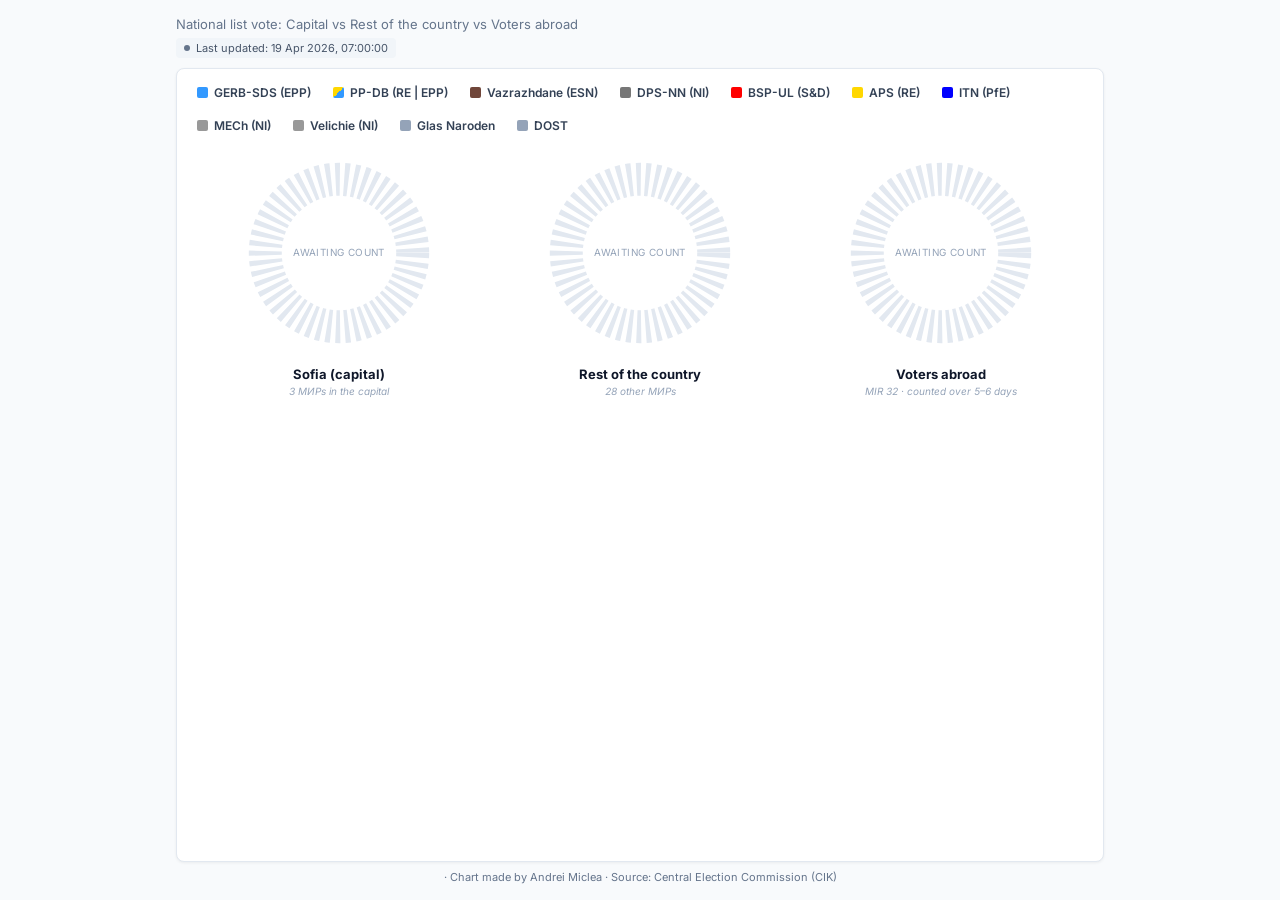
==== breakdown.html @ 09296e6a "Election day map set" ====
<!DOCTYPE html>
<html lang="en">
<head>
<meta charset="UTF-8">
<meta name="viewport" content="width=device-width, initial-scale=1.0">
<title>Bulgaria 2026 – Capital vs Rest vs Abroad</title>
<link rel="preconnect" href="https://fonts.googleapis.com">
<link href="https://fonts.googleapis.com/css2?family=Inter:wght@400;500;600;700&display=swap" rel="stylesheet">
<style>
* { margin: 0; padding: 0; box-sizing: border-box; }
html, body { height: 100%; }
body {
  font-family: 'Inter', -apple-system, BlinkMacSystemFont, 'Segoe UI', sans-serif;
  background: #F8FAFC; color: #1E293B;
  display: flex; flex-direction: column; overflow: hidden;
}
.container {
  max-width: 960px; margin: 0 auto; padding: 16px 16px 16px; width: 100%;
  flex: 1; display: flex; flex-direction: column; min-height: 0;
}

.header { margin-bottom: 10px; }
.subtitle { font-size: 13px; color: #64748B; }
.last-updated {
  display: inline-flex; align-items: center; gap: 6px;
  font-size: 11px; color: #475569; margin-top: 6px;
  padding: 3px 8px; background: #F1F5F9; border-radius: 4px;
}
.last-updated::before {
  content: ''; display: inline-block; width: 6px; height: 6px;
  border-radius: 50%; background: #64748B;
}
.last-updated.live::before { background: #22C55E; animation: pulse 2s infinite; }
@keyframes pulse { 0%, 100% { opacity: 1; } 50% { opacity: 0.4; } }

#chart-container {
  position: relative; width: 100%;
  background: #fff; border-radius: 8px; border: 1px solid #E2E8F0;
  box-shadow: 0 1px 3px rgba(0,0,0,.06);
  flex: 1 1 auto; min-height: 0;
  padding: 14px 16px 10px;
  display: flex; flex-direction: column;
}

.legend-row {
  display: flex; flex-wrap: wrap; gap: 14px;
  font-size: 12px; font-weight: 600; color: #334155;
  margin-bottom: 8px;
}
.legend-row .item { display: flex; align-items: center; gap: 6px; }
.legend-row .swatch { width: 11px; height: 11px; border-radius: 2px; }

.donuts {
  display: flex; gap: 8px; justify-content: space-around;
  align-items: flex-start; flex: 1 1 auto; min-height: 0;
}
.donut-cell {
  display: flex; flex-direction: column; align-items: center;
  flex: 1 1 0; min-width: 0;
}
.donut-cell svg { width: 100%; max-width: 220px; height: auto; display: block; }
.donut-label {
  font-size: 13px; font-weight: 700; color: #0F172A;
  margin-top: 4px; text-align: center; line-height: 1.2;
  overflow-wrap: break-word; max-width: 100%;
}
.donut-sub {
  font-size: 10px; color: #64748B; margin-top: 2px; text-align: center;
  font-variant-numeric: tabular-nums; line-height: 1.2; overflow-wrap: break-word; max-width: 100%;
}
.donut-sub.awaiting { color: #94A3B8; font-style: italic; }

@media (max-width: 480px) {
  .donuts { gap: 4px; }
  .donut-label { font-size: 11px; }
  .donut-sub { font-size: 9px; }
  .legend-row { gap: 8px; font-size: 11px; }
}

.donut-slice { transition: opacity .15s, filter .15s; cursor: pointer; }
#chart-container.has-hover .donut-slice { opacity: 0.18; }
#chart-container.has-hover .donut-slice.party-hover {
  opacity: 1;
  filter: drop-shadow(0 1px 4px rgba(15,23,42,.25));
}
.legend-row .item {
  cursor: pointer; user-select: none;
  padding: 2px 4px; border-radius: 4px;
  transition: background .12s;
}
.legend-row .item:hover { background: #F1F5F9; }
#chart-container.has-hover .legend-row .item { opacity: 0.4; }
#chart-container.has-hover .legend-row .item.party-hover { opacity: 1; }

#bdTooltip {
  position: absolute; pointer-events: none;
  background: #fff; border: 1px solid #E2E8F0; border-radius: 8px;
  padding: 8px 12px; box-shadow: 0 6px 18px rgba(15,23,42,.15);
  font-size: 12px; z-index: 30; min-width: 180px;
  opacity: 0; transform: translateY(4px);
  transition: opacity .12s, transform .12s;
}
#bdTooltip.visible { opacity: 1; transform: translateY(0); }
#bdTooltip h4 {
  font-size: 12px; font-weight: 700; color: #0F172A;
  display: flex; align-items: center; gap: 6px; margin-bottom: 6px;
}
#bdTooltip h4 .swatch { width: 10px; height: 10px; border-radius: 2px; }
#bdTooltip .row {
  display: flex; justify-content: space-between; gap: 12px;
  font-size: 11px; color: #475569; padding: 1px 0;
}
#bdTooltip .row .lbl { color: #64748B; }
#bdTooltip .row .v { font-variant-numeric: tabular-nums; font-weight: 600; color: #0F172A; }
#bdTooltip .row.na .v { color: #94A3B8; font-style: italic; font-weight: 400; }
.donut-center {
  font-size: 13px; font-weight: 700; fill: #0F172A; text-anchor: middle;
  font-variant-numeric: tabular-nums;
}
.donut-center-sub {
  font-size: 9px; fill: #94A3B8; text-anchor: middle;
  text-transform: uppercase; letter-spacing: .04em;
}
.donut-placeholder-ring { fill: none; stroke: #E2E8F0; stroke-dasharray: 4 4; }

.chart-footnote {
  font-size: 10px; color: #64748B; margin-top: 6px; line-height: 1.45;
}
.chart-footnote strong { color: #334155; }

.footer { margin-top: 8px; font-size: 11px; color: #64748B; text-align: center; }

@media (prefers-reduced-motion: reduce) {
  .donut-slice { transition: none; }
  @keyframes pulse { 0%, 100% { opacity: 1; } }
}
</style>
</head>
<body>
<div class="container">
  <div class="header">
    <div class="subtitle">National list vote: Capital vs Rest of the country vs Voters abroad</div>
    <div class="last-updated" id="lastUpdated">Last updated: –</div>
    <span id="countedPill" style="display:none; margin-left:6px; font-size:11px; padding:3px 8px; background:#FEF3C7; color:#92400E; border-radius:4px; font-weight:600;"></span>
  </div>
  <div id="chart-container">
    <div class="legend-row" id="chartLegend"></div>
    <div class="donuts" id="donuts"></div>
    <div id="bdTooltip" role="tooltip"></div>
  </div>
  <div class="footer">· Chart made by Andrei Miclea · Source: Central Election Commission (CIK)</div>
</div>

<script>
// Parties load dynamically from results_live.json — BG coalitions change cycle to cycle.
let PARTIES = {};         // { key: { color, color2?, name } }
let PARTY_ORDER = [];     // ordered by national_pct desc

const BUCKETS = [
  { key: 'capital',       label: 'Sofia (capital)',  sub: '3 МИРs in the capital' },
  { key: 'restOfCountry', label: 'Rest of the country', sub: '28 other МИРs' },
  { key: 'abroad',        label: 'Voters abroad',    sub: 'MIR 32 · counted over 5–6 days' },
];

function cssId(s) { return String(s).replace(/[^a-zA-Z0-9_-]/g, '_'); }

function buildLegend() {
  const el = document.getElementById('chartLegend');
  el.innerHTML = PARTY_ORDER.map(key => {
    const p = PARTIES[key];
    const sw = p.color2
      ? `background: linear-gradient(135deg, ${p.color} 0 50%, ${p.color2} 50% 100%)`
      : `background:${p.color}`;
    return `<div class="item" data-party="${key}"><div class="swatch" style="${sw}"></div>${p.name}</div>`;
  }).join('');
  el.querySelectorAll('.item').forEach(item => {
    item.addEventListener('mouseenter', (e) => highlightParty(item.dataset.party, e));
    item.addEventListener('mousemove', moveTooltip);
    item.addEventListener('mouseleave', clearHighlight);
  });
}

let lastBreakdown = null;
let lastMeta = null;

function highlightParty(party, event) {
  const wrap = document.getElementById('chart-container');
  wrap.classList.add('has-hover');
  document.querySelectorAll('.donut-slice').forEach(s => s.classList.toggle('party-hover', s.dataset.party === party));
  document.querySelectorAll('.legend-row .item').forEach(it => it.classList.toggle('party-hover', it.dataset.party === party));
  showTooltip(party, event);
}

function clearHighlight() {
  const wrap = document.getElementById('chart-container');
  wrap.classList.remove('has-hover');
  document.querySelectorAll('.donut-slice.party-hover').forEach(s => s.classList.remove('party-hover'));
  document.querySelectorAll('.legend-row .item.party-hover').forEach(it => it.classList.remove('party-hover'));
  hideTooltip();
}

function showTooltip(party, event) {
  const tt = document.getElementById('bdTooltip');
  const p = PARTIES[party];
  if (!p) { hideTooltip(); return; }
  const sw = p.color2
    ? `background: linear-gradient(135deg, ${p.color} 0 50%, ${p.color2} 50% 100%)`
    : `background:${p.color}`;
  let html = `<h4><span class="swatch" style="${sw}"></span>${p.name}</h4>`;
  for (const b of BUCKETS) {
    const data = lastBreakdown && lastBreakdown[b.key];
    const pct = data && typeof data[party] === 'number' ? data[party] : null;
    if (pct === null) {
      html += `<div class="row na"><span class="lbl">${b.label}</span><span class="v">awaiting</span></div>`;
    } else {
      html += `<div class="row"><span class="lbl">${b.label}</span><span class="v">${pct.toFixed(2)}%</span></div>`;
    }
  }
  tt.innerHTML = html;
  tt.classList.add('visible');
  moveTooltip(event);
}

function hideTooltip() { document.getElementById('bdTooltip').classList.remove('visible'); }

function moveTooltip(event) {
  const tt = document.getElementById('bdTooltip');
  const wrap = document.getElementById('chart-container');
  const rect = wrap.getBoundingClientRect();
  let left = event.clientX - rect.left + 12;
  let top  = event.clientY - rect.top + 12;
  const ttRect = tt.getBoundingClientRect();
  if (left + ttRect.width > rect.width - 6) left = event.clientX - rect.left - ttRect.width - 12;
  if (top + ttRect.height > rect.height - 6) top = event.clientY - rect.top - ttRect.height - 12;
  if (left < 6) left = 6;
  if (top < 6) top = 6;
  tt.style.left = left + 'px';
  tt.style.top  = top + 'px';
}

function isLightFill(hex) {
  const h = hex.replace('#', '');
  const r = parseInt(h.slice(0, 2), 16);
  const g = parseInt(h.slice(2, 4), 16);
  const b = parseInt(h.slice(4, 6), 16);
  return (0.299 * r + 0.587 * g + 0.114 * b) / 255 > 0.6;
}

function buildDonutSVG(container, data, labelText, subText) {
  const ns = 'http://www.w3.org/2000/svg';
  const SIZE = 200;
  const cx = SIZE / 2, cy = SIZE / 2;
  const outerR = 82, innerR = 52;

  const svg = document.createElementNS(ns, 'svg');
  svg.setAttribute('viewBox', `0 0 ${SIZE} ${SIZE}`);
  svg.setAttribute('preserveAspectRatio', 'xMidYMid meet');

  // defs for coalition stripe patterns
  const defs = document.createElementNS(ns, 'defs');
  for (const key of PARTY_ORDER) {
    const p = PARTIES[key]; if (!p.color2) continue;
    const pat = document.createElementNS(ns, 'pattern');
    pat.setAttribute('id', 'donutsplit-' + cssId(key));
    pat.setAttribute('patternUnits', 'userSpaceOnUse');
    pat.setAttribute('width', '6'); pat.setAttribute('height', '6');
    pat.setAttribute('patternTransform', 'rotate(45)');
    const r1 = document.createElementNS(ns, 'rect'); r1.setAttribute('x','0'); r1.setAttribute('y','0'); r1.setAttribute('width','3'); r1.setAttribute('height','6'); r1.setAttribute('fill', p.color);
    const r2 = document.createElementNS(ns, 'rect'); r2.setAttribute('x','3'); r2.setAttribute('y','0'); r2.setAttribute('width','3'); r2.setAttribute('height','6'); r2.setAttribute('fill', p.color2);
    pat.appendChild(r1); pat.appendChild(r2); defs.appendChild(pat);
  }
  svg.appendChild(defs);

  if (!data || !Object.values(data).some(v => v > 0)) {
    const ring = document.createElementNS(ns, 'circle');
    ring.setAttribute('cx', cx); ring.setAttribute('cy', cy);
    ring.setAttribute('r', (outerR + innerR) / 2);
    ring.setAttribute('class', 'donut-placeholder-ring');
    ring.setAttribute('stroke-width', outerR - innerR);
    svg.appendChild(ring);
    const centerText = document.createElementNS(ns, 'text');
    centerText.setAttribute('x', cx); centerText.setAttribute('y', cy + 3);
    centerText.setAttribute('class', 'donut-center-sub');
    centerText.textContent = 'AWAITING COUNT';
    svg.appendChild(centerText);
    container.appendChild(svg);
    const lbl = document.createElement('div'); lbl.className = 'donut-label'; lbl.textContent = labelText; container.appendChild(lbl);
    const sub = document.createElement('div'); sub.className = 'donut-sub awaiting'; sub.textContent = subText; container.appendChild(sub);
    return;
  }

  // slices ordered by PARTY_ORDER so colours stay consistent across the 3 donuts
  const slices = PARTY_ORDER
    .map(key => ({ party: key, pct: data[key] || 0 }))
    .filter(s => s.pct > 0);

  let startAngle = -Math.PI / 2;
  const total = slices.reduce((sum, s) => sum + s.pct, 0);
  for (const s of slices) {
    const frac = s.pct / total;
    const endAngle = startAngle + frac * Math.PI * 2;
    const largeArc = frac > 0.5 ? 1 : 0;

    const x1o = cx + outerR * Math.cos(startAngle), y1o = cy + outerR * Math.sin(startAngle);
    const x2o = cx + outerR * Math.cos(endAngle),   y2o = cy + outerR * Math.sin(endAngle);
    const x1i = cx + innerR * Math.cos(endAngle),   y1i = cy + innerR * Math.sin(endAngle);
    const x2i = cx + innerR * Math.cos(startAngle), y2i = cy + innerR * Math.sin(startAngle);

    const d = `M ${x1o} ${y1o}
               A ${outerR} ${outerR} 0 ${largeArc} 1 ${x2o} ${y2o}
               L ${x1i} ${y1i}
               A ${innerR} ${innerR} 0 ${largeArc} 0 ${x2i} ${y2i}
               Z`;

    const p = PARTIES[s.party];
    const path = document.createElementNS(ns, 'path');
    path.setAttribute('d', d);
    path.setAttribute('fill', p.color2 ? `url(#donutsplit-${cssId(s.party)})` : p.color);
    path.setAttribute('class', 'donut-slice');
    path.setAttribute('data-party', s.party);
    path.addEventListener('mouseenter', (e) => highlightParty(s.party, e));
    path.addEventListener('mousemove', moveTooltip);
    path.addEventListener('mouseleave', clearHighlight);
    svg.appendChild(path);

    if (frac > 0.06) {
      const midAngle = (startAngle + endAngle) / 2;
      const midR = (outerR + innerR) / 2;
      const lx = cx + midR * Math.cos(midAngle);
      const ly = cy + midR * Math.sin(midAngle);
      const label = document.createElementNS(ns, 'text');
      label.setAttribute('x', lx); label.setAttribute('y', ly + 3);
      label.setAttribute('text-anchor', 'middle');
      label.setAttribute('font-size', '10'); label.setAttribute('font-weight', '700');
      label.setAttribute('fill', isLightFill(p.color) ? '#0F172A' : '#ffffff');
      label.setAttribute('pointer-events', 'none');
      label.textContent = s.pct.toFixed(1) + '%';
      svg.appendChild(label);
    }

    startAngle = endAngle;
  }

  container.appendChild(svg);
  const lbl = document.createElement('div'); lbl.className = 'donut-label'; lbl.textContent = labelText; container.appendChild(lbl);
  const sub = document.createElement('div'); sub.className = 'donut-sub'; sub.textContent = subText; container.appendChild(sub);
}

function renderChart() {
  const wrap = document.getElementById('donuts');
  wrap.innerHTML = '';
  const breakdown = lastBreakdown || {};
  for (const b of BUCKETS) {
    const meta = (lastMeta && lastMeta[b.key]) || {};
    const label = meta.label || b.label;
    let sub = meta.sub || b.sub;
    if (typeof meta.turnout === 'number') sub = sub + ' · ' + meta.turnout.toFixed(1) + '% turnout';
    const cell = document.createElement('div');
    cell.className = 'donut-cell';
    buildDonutSVG(cell, breakdown[b.key], label, sub);
    wrap.appendChild(cell);
  }
}

function applyResults(data) {
  const el = document.getElementById('lastUpdated');
  el.textContent = 'Last updated: ' + new Date(data.lastUpdated).toLocaleString('en-GB', {dateStyle:'medium',timeStyle:'medium',timeZone:'Europe/Sofia'});

  // Party registry: build from data.parties so the chart adapts to the cycle
  PARTIES = {}; PARTY_ORDER = [];
  (data.parties || []).forEach(p => {
    PARTIES[p.key] = { color: p.color, color2: p.color2 || null, name: p.name };
    PARTY_ORDER.push(p.key);
  });
  buildLegend();

  lastBreakdown = data.nationalBreakdown || {};
  lastMeta = data.nationalBreakdownMeta || {};
  const hasAny = Object.values(lastBreakdown).some(b => b && Object.values(b).some(v => v > 0));
  el.classList.toggle('live', hasAny && data.processingPctDomestic < 100);
  renderChart();

  const pill = document.getElementById('countedPill');
  const pct = (typeof data.processingPctDomestic === 'number' && data.processingPctDomestic > 0) ? data.processingPctDomestic : null;
  if (typeof pct === 'number' && pct > 0 && pct < 100) {
    pill.style.display = 'inline-block';
    pill.textContent = pct.toFixed(1) + '% counted (domestic)';
  } else {
    pill.style.display = 'none';
  }
}

async function loadResults() {
  try { applyResults(await (await fetch('results_live.json?' + Date.now())).json()); }
  catch (e) { renderChart(); }
}
setInterval(async () => {
  try { applyResults(await (await fetch('results_live.json?' + Date.now())).json()); }
  catch (e) {}
}, 60000);

loadResults();
</script>
</body>
</html>
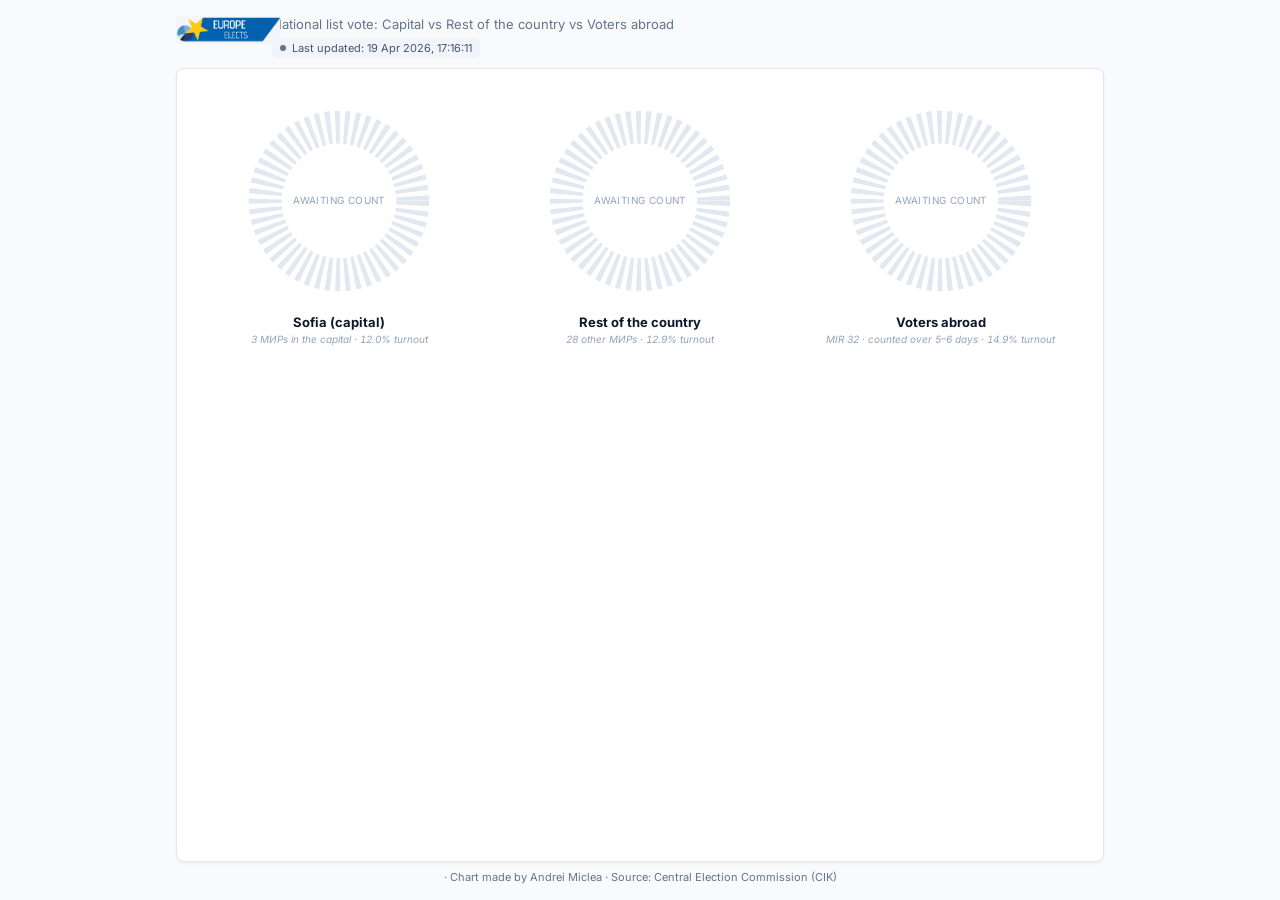
==== commit 649ac272: "all charts: Europe Elects logo in top-left of each header Shared rules in assets/map.css plus inline" ====
--- a/breakdown.html
+++ b/breakdown.html
@@ -134,11 +134,14 @@
   .donut-slice { transition: none; }
   @keyframes pulse { 0%, 100% { opacity: 1; } }
 }
+.header { position: relative; padding-left: 96px; min-height: 36px; }
+.chart-logo { position: absolute; left: 0; top: 0; height: 28px; width: auto; z-index: 2; }
 </style>
 </head>
 <body>
 <div class="container">
   <div class="header">
+    <img src="logo.png" class="chart-logo" alt="Europe Elects logo">
     <div class="subtitle">National list vote: Capital vs Rest of the country vs Voters abroad</div>
     <div class="last-updated" id="lastUpdated">Last updated: –</div>
     <span id="countedPill" style="display:none; margin-left:6px; font-size:11px; padding:3px 8px; background:#FEF3C7; color:#92400E; border-radius:4px; font-weight:600;"></span>
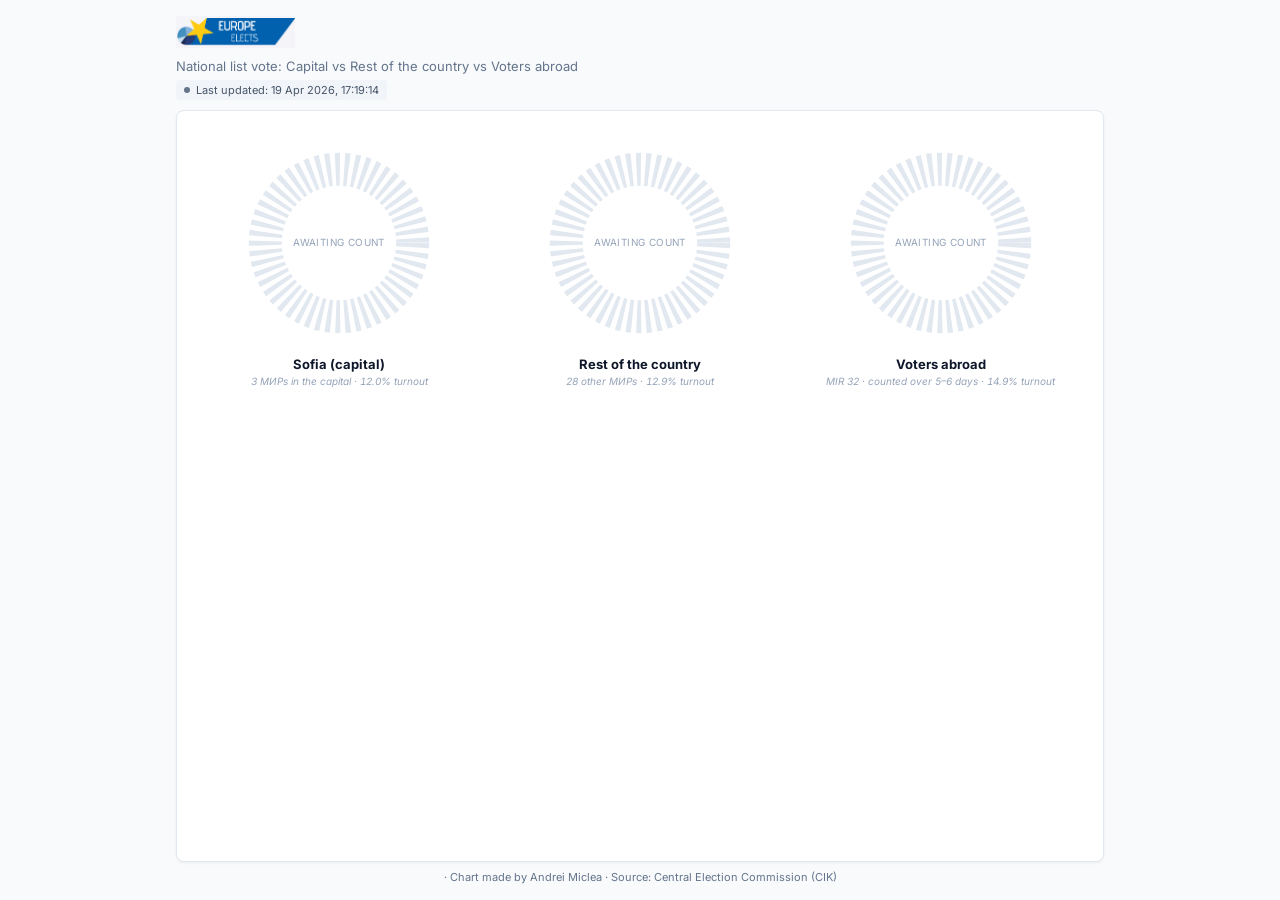
==== commit a8ee4361: "logo: block-flow placement (above title) instead of absolute overlay Absolute positioning was overla" ====
--- a/breakdown.html
+++ b/breakdown.html
@@ -134,8 +134,7 @@
   .donut-slice { transition: none; }
   @keyframes pulse { 0%, 100% { opacity: 1; } }
 }
-.header { position: relative; padding-left: 96px; min-height: 36px; }
-.chart-logo { position: absolute; left: 0; top: 0; height: 28px; width: auto; z-index: 2; }
+.chart-logo { display: block; height: 32px; width: auto; margin-bottom: 10px; }
 </style>
 </head>
 <body>
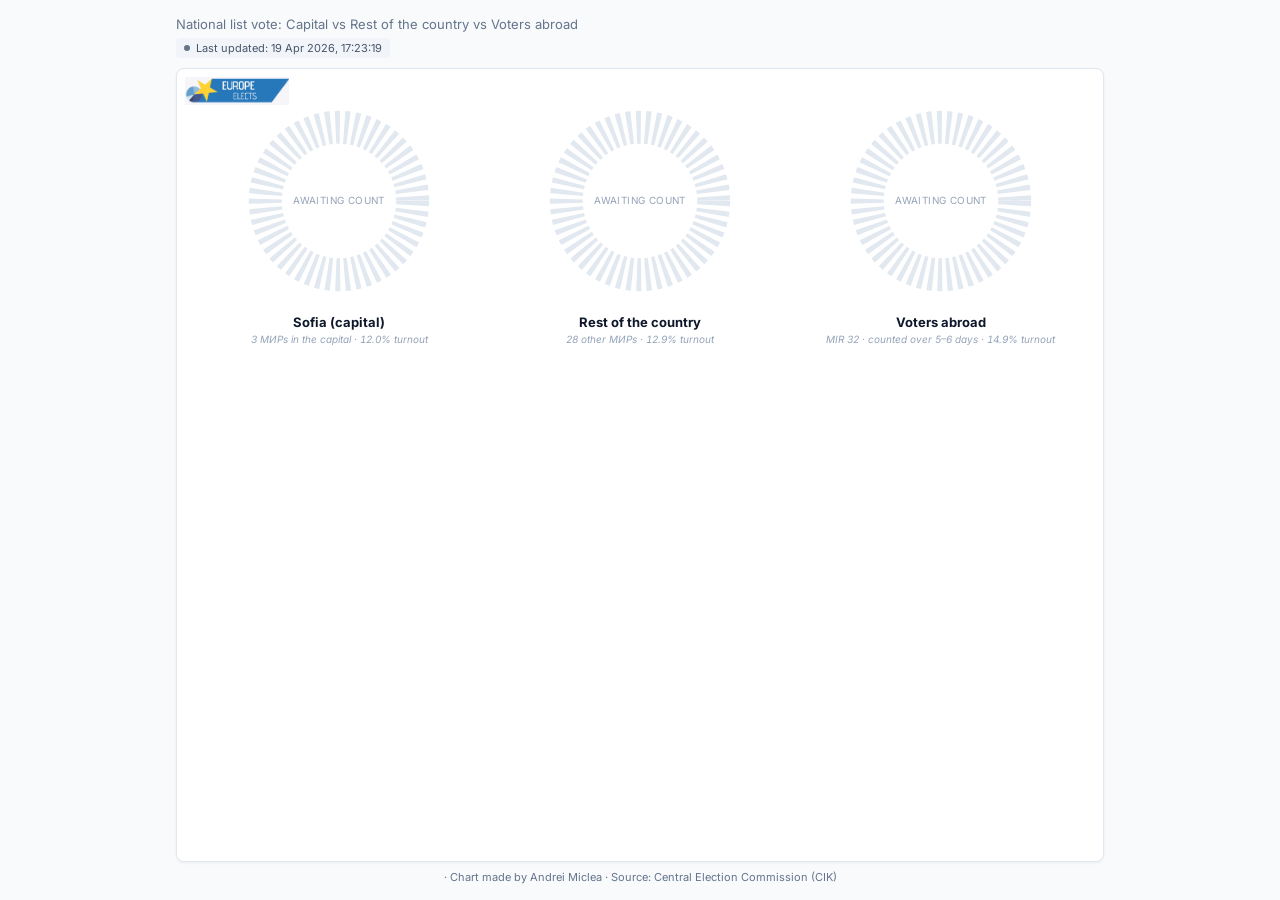
==== commit 7f005ba2: "logo: overlay inside viz container, matching Hungary map pattern Removed the header <img> and moved " ====
--- a/breakdown.html
+++ b/breakdown.html
@@ -134,18 +134,19 @@
   .donut-slice { transition: none; }
   @keyframes pulse { 0%, 100% { opacity: 1; } }
 }
-.chart-logo { display: block; height: 32px; width: auto; margin-bottom: 10px; }
+.map-logo { position: absolute; top: 8px; left: 8px; z-index: 4; opacity: 0.85; pointer-events: none; }
+.map-logo img { height: 28px; width: auto; display: block; }
 </style>
 </head>
 <body>
 <div class="container">
   <div class="header">
-    <img src="logo.png" class="chart-logo" alt="Europe Elects logo">
-    <div class="subtitle">National list vote: Capital vs Rest of the country vs Voters abroad</div>
+        <div class="subtitle">National list vote: Capital vs Rest of the country vs Voters abroad</div>
     <div class="last-updated" id="lastUpdated">Last updated: –</div>
     <span id="countedPill" style="display:none; margin-left:6px; font-size:11px; padding:3px 8px; background:#FEF3C7; color:#92400E; border-radius:4px; font-weight:600;"></span>
   </div>
   <div id="chart-container">
+    <div class="map-logo"><img src="logo.png" alt="Europe Elects"></div>
     <div class="legend-row" id="chartLegend"></div>
     <div class="donuts" id="donuts"></div>
     <div id="bdTooltip" role="tooltip"></div>
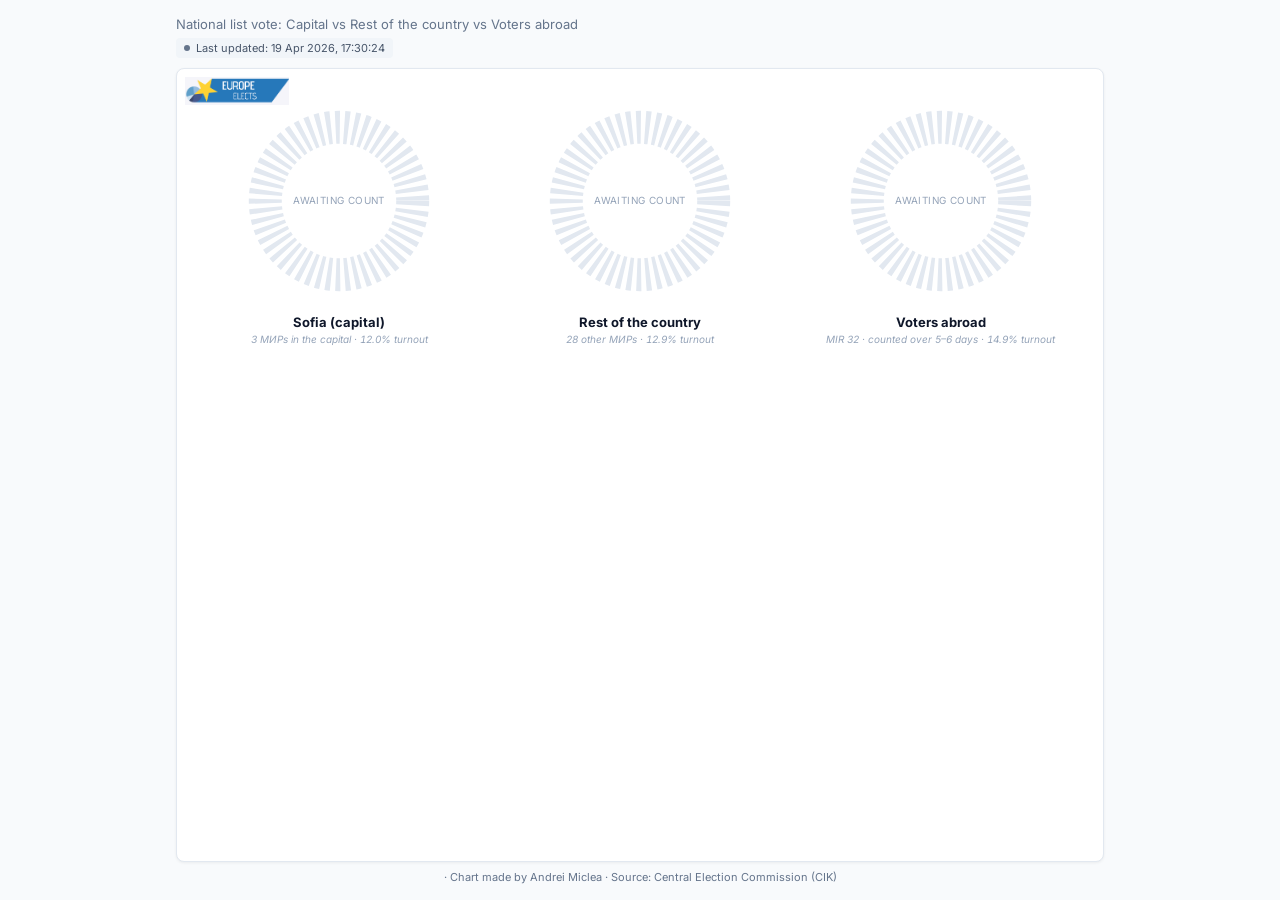
==== commit de4a0e79: "logo: defensive max-width/max-height, cache-bust img URL Added max-width:120px + max-height:28px to " ====
--- a/breakdown.html
+++ b/breakdown.html
@@ -135,7 +135,7 @@
   @keyframes pulse { 0%, 100% { opacity: 1; } }
 }
 .map-logo { position: absolute; top: 8px; left: 8px; z-index: 4; opacity: 0.85; pointer-events: none; }
-.map-logo img { height: 28px; width: auto; display: block; }
+.map-logo img { height: 28px; width: auto; max-width: 120px; max-height: 28px; display: block; }
 </style>
 </head>
 <body>
@@ -146,7 +146,7 @@
     <span id="countedPill" style="display:none; margin-left:6px; font-size:11px; padding:3px 8px; background:#FEF3C7; color:#92400E; border-radius:4px; font-weight:600;"></span>
   </div>
   <div id="chart-container">
-    <div class="map-logo"><img src="logo.png" alt="Europe Elects"></div>
+    <div class="map-logo"><img src="logo.png?v=2" alt="Europe Elects"></div>
     <div class="legend-row" id="chartLegend"></div>
     <div class="donuts" id="donuts"></div>
     <div id="bdTooltip" role="tooltip"></div>
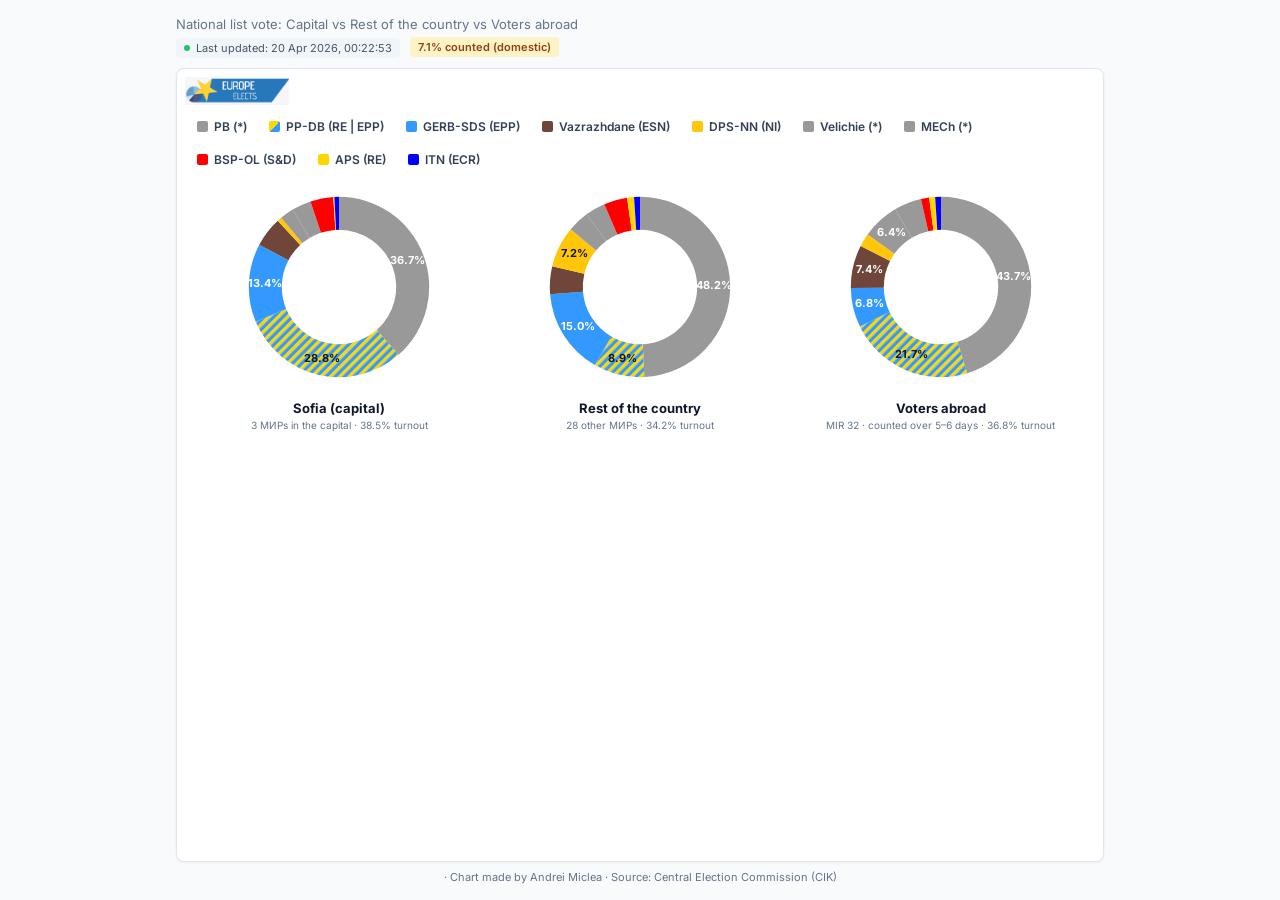
==== commit b058579a: "breakdown: top padding so logo doesn't overlap legend row" ====
--- a/breakdown.html
+++ b/breakdown.html
@@ -38,7 +38,7 @@
   background: #fff; border-radius: 8px; border: 1px solid #E2E8F0;
   box-shadow: 0 1px 3px rgba(0,0,0,.06);
   flex: 1 1 auto; min-height: 0;
-  padding: 14px 16px 10px;
+  padding: 48px 16px 10px;
   display: flex; flex-direction: column;
 }
 
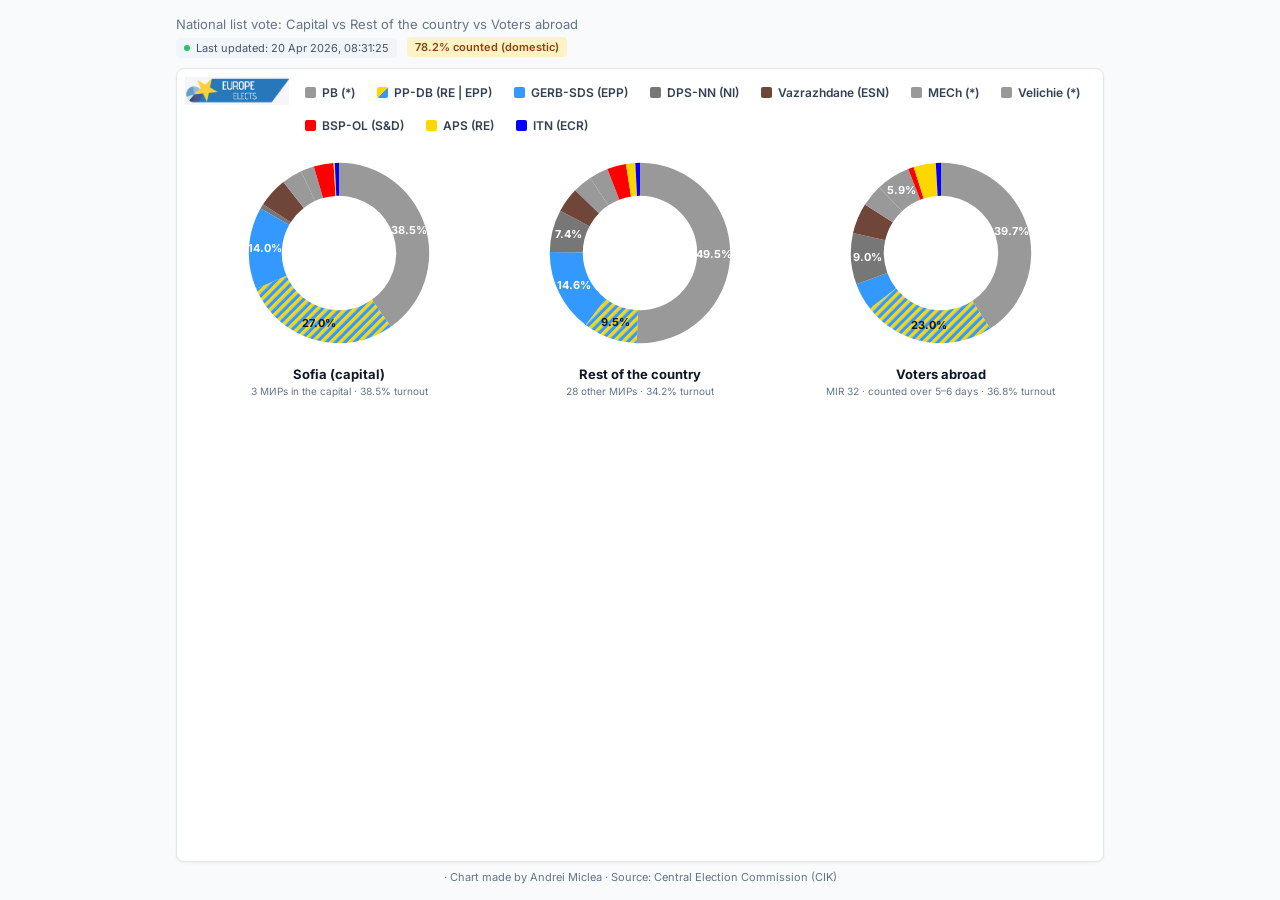
==== commit 60b41df3: "breakdown + popular-vote: fix footer overlap; remove counted pill from turnout charts - breakdown.ht" ====
--- a/breakdown.html
+++ b/breakdown.html
@@ -38,14 +38,16 @@
   background: #fff; border-radius: 8px; border: 1px solid #E2E8F0;
   box-shadow: 0 1px 3px rgba(0,0,0,.06);
   flex: 1 1 auto; min-height: 0;
-  padding: 48px 16px 10px;
+  padding: 14px 16px 10px;
   display: flex; flex-direction: column;
+  overflow: hidden;
 }
 
 .legend-row {
   display: flex; flex-wrap: wrap; gap: 14px;
   font-size: 12px; font-weight: 600; color: #334155;
   margin-bottom: 8px;
+  padding-left: 108px;
 }
 .legend-row .item { display: flex; align-items: center; gap: 6px; }
 .legend-row .swatch { width: 11px; height: 11px; border-radius: 2px; }
